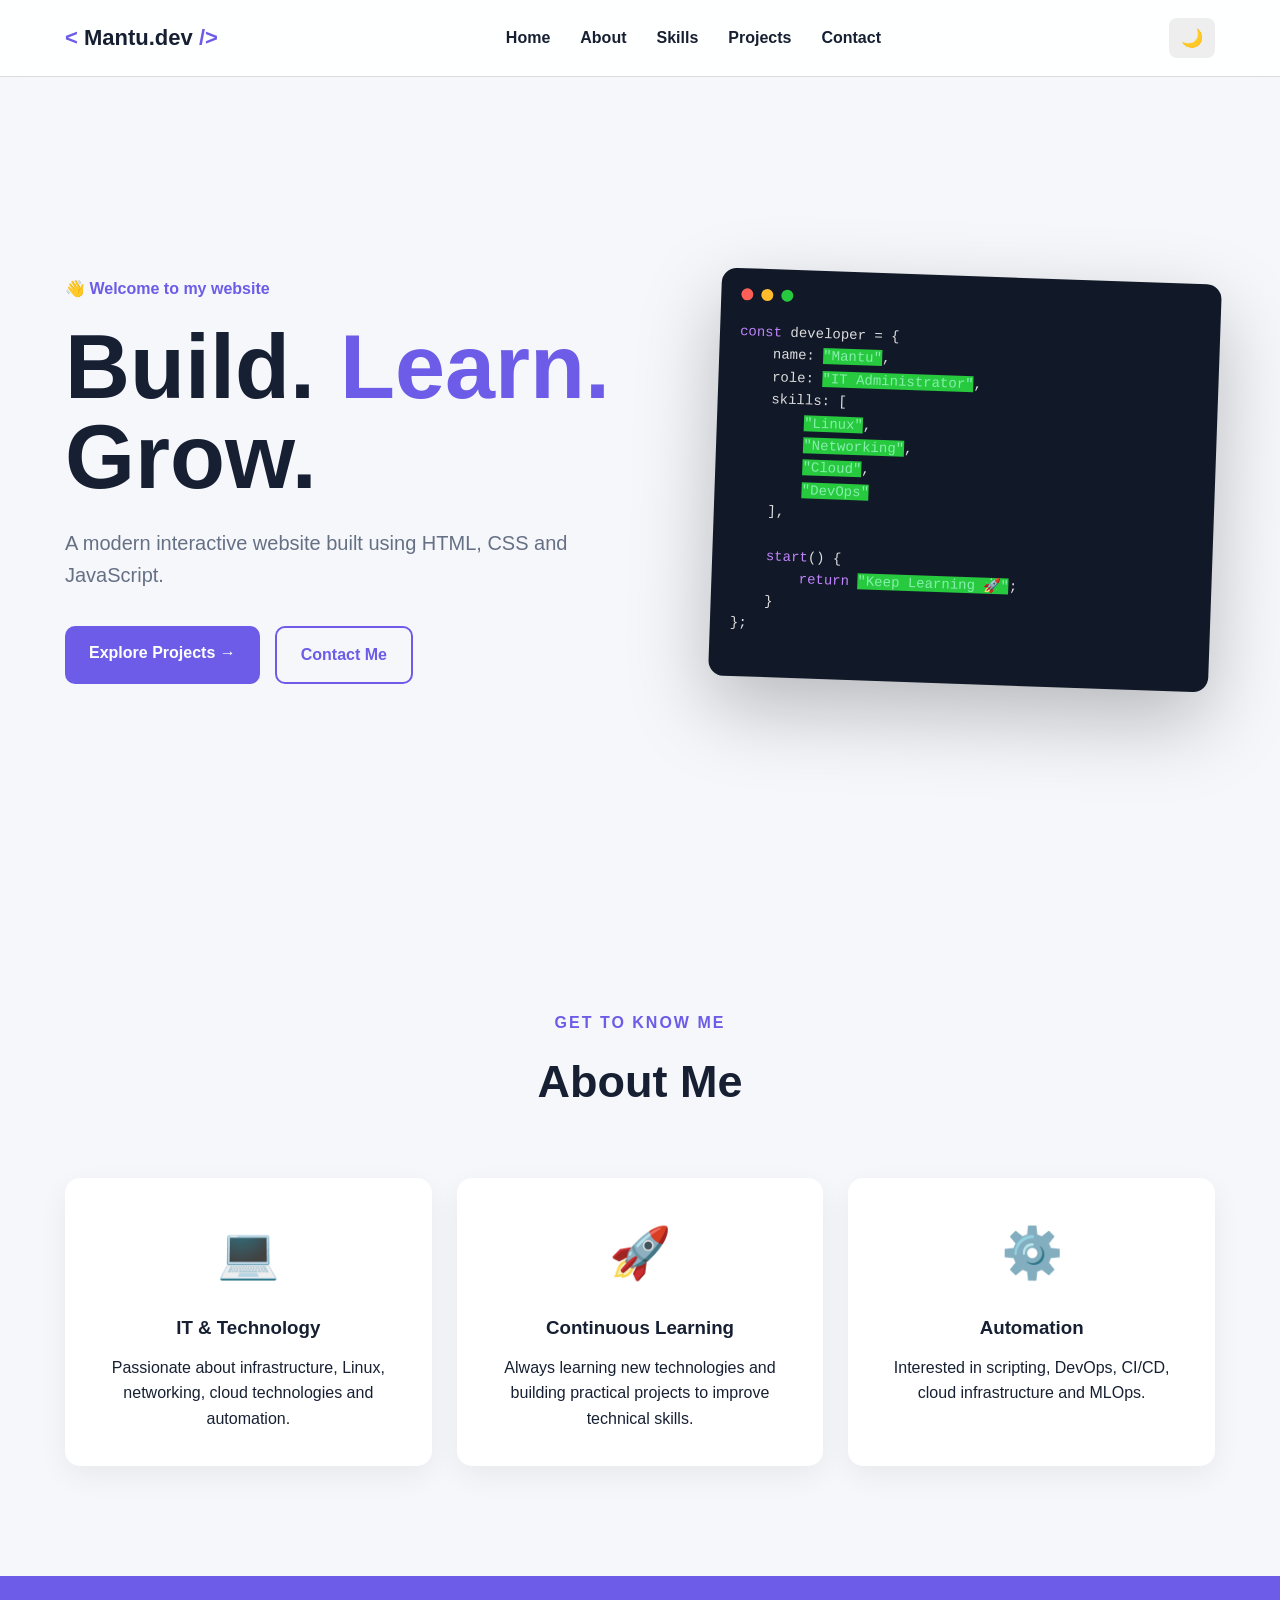
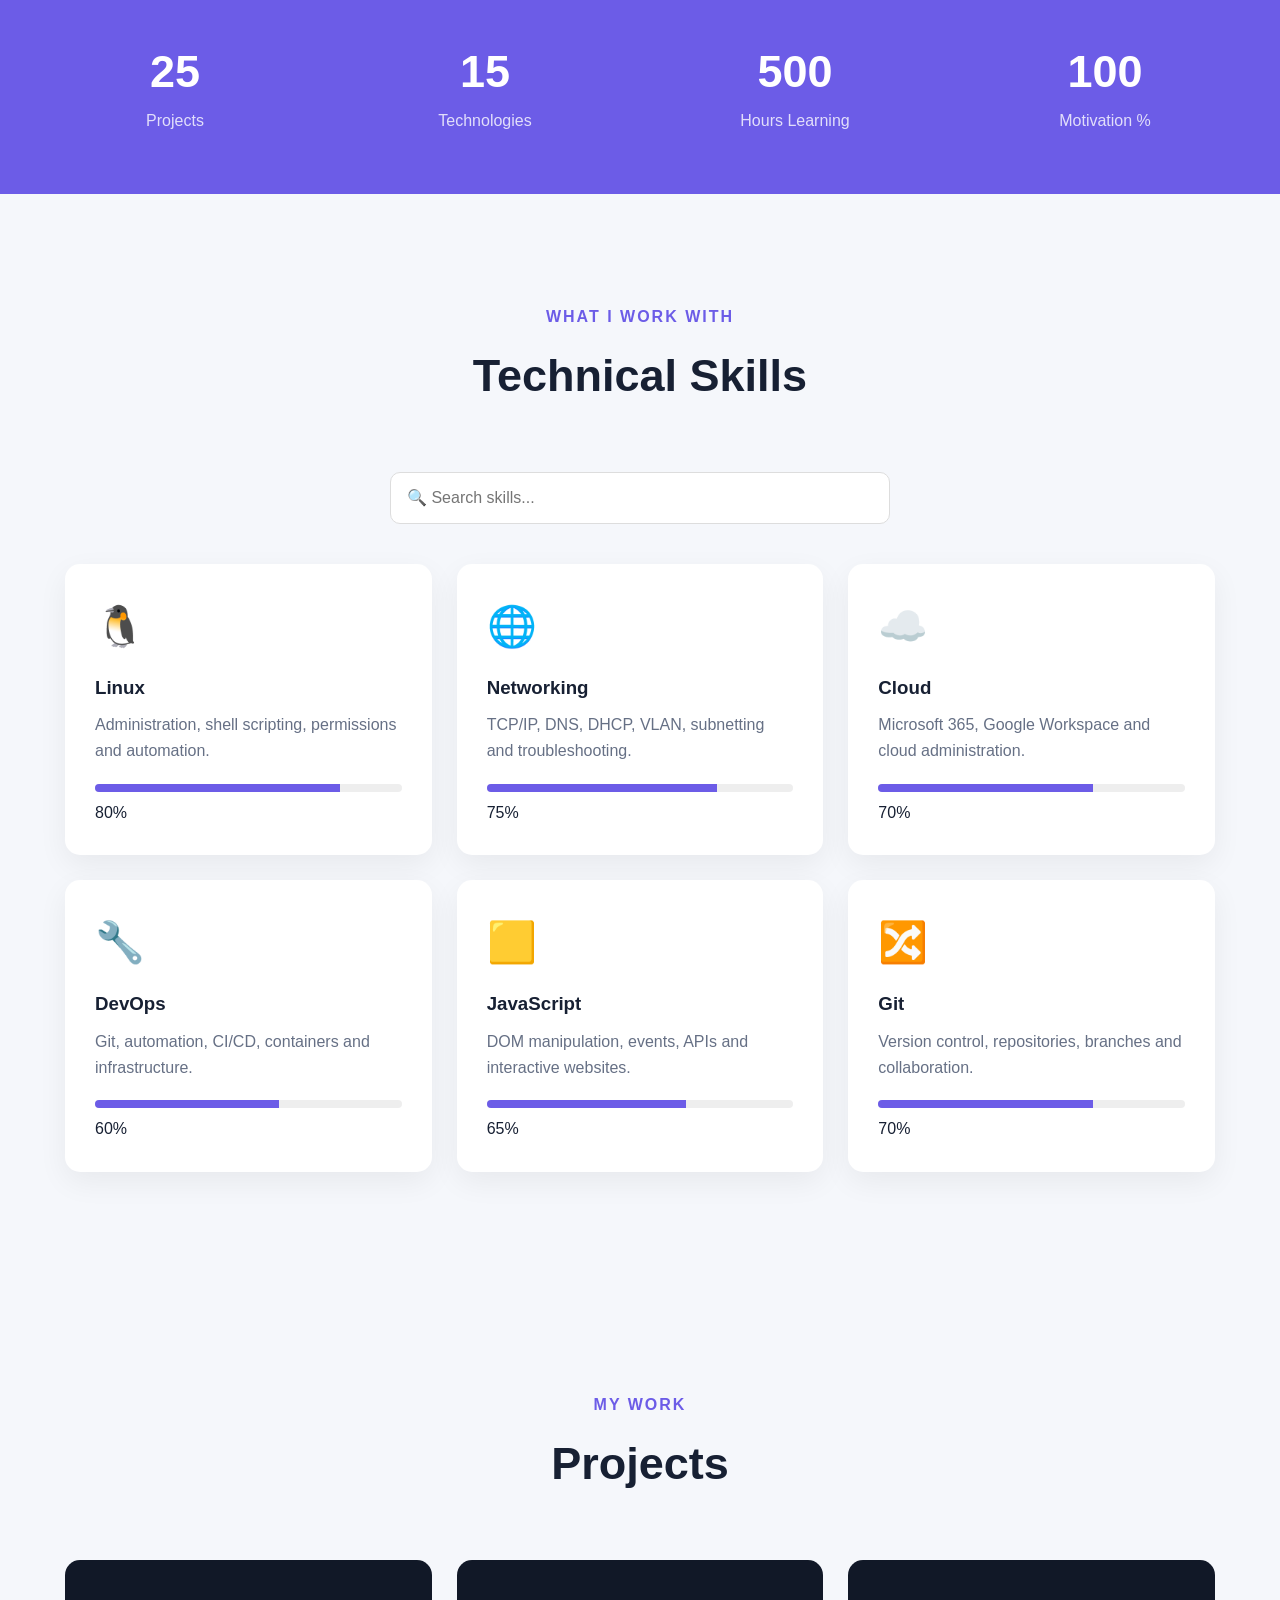
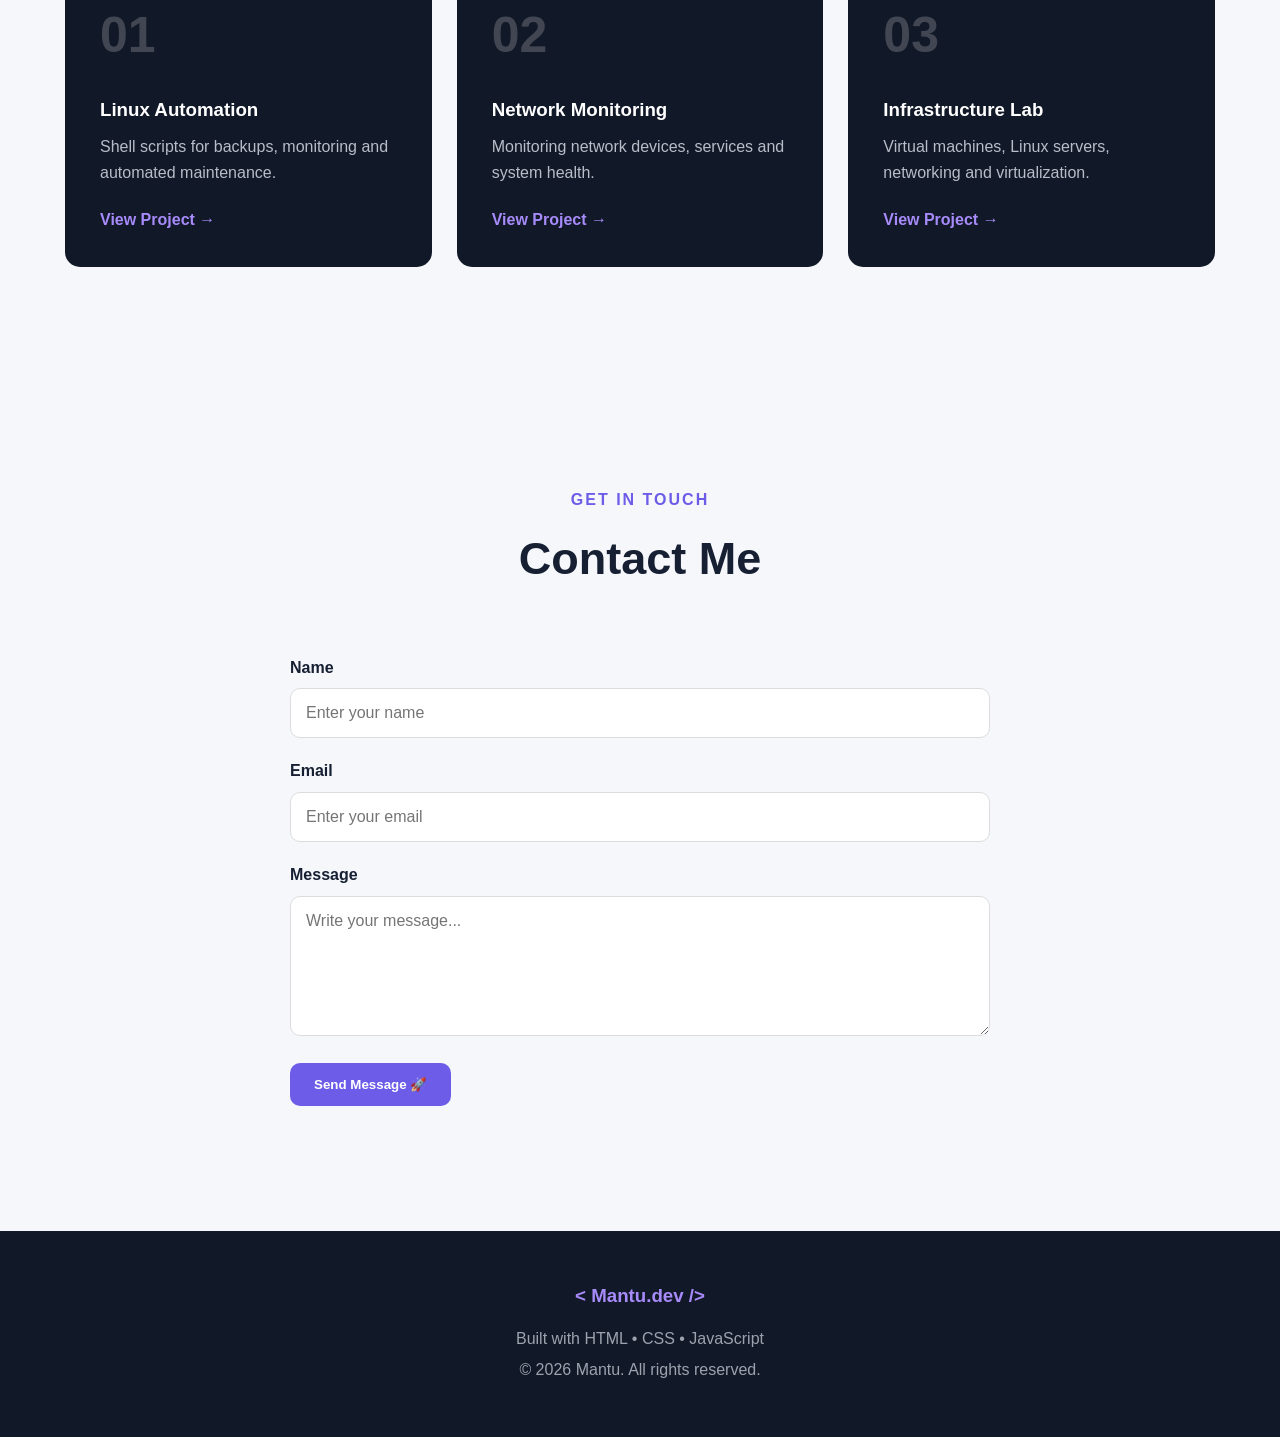
==== index.html @ 5256f160 "First Commit" ====
<!DOCTYPE html>
<html lang="en">
<head>
    <meta charset="UTF-8">
    <meta name="viewport" content="width=device-width, initial-scale=1.0">

    <title>My Interactive Website</title>

    <link rel="stylesheet" href="style.css">
</head>

<body>

    <!-- ================= HEADER ================= -->

    <header class="header">

        <nav class="navbar">

            <div class="logo">
                <span>&lt;</span> Mantu.dev <span>/&gt;</span>
            </div>

            <ul class="nav-links" id="navLinks">
                <li><a href="#home">Home</a></li>
                <li><a href="#about">About</a></li>
                <li><a href="#skills">Skills</a></li>
                <li><a href="#projects">Projects</a></li>
                <li><a href="#contact">Contact</a></li>
            </ul>

            <div class="nav-buttons">

                <button id="themeToggle" class="icon-btn">
                    🌙
                </button>

                <button id="menuToggle" class="menu-btn">
                    ☰
                </button>

            </div>

        </nav>

    </header>


    <!-- ================= HERO ================= -->

    <section id="home" class="hero">

        <div class="hero-content">

            <p class="welcome">
                👋 Welcome to my website
            </p>

            <h1>
                Build.
                <span>Learn.</span>
                Grow.
            </h1>

            <p class="hero-text">
                A modern interactive website built using
                HTML, CSS and JavaScript.
            </p>

            <div class="hero-buttons">

                <a href="#projects" class="btn primary">
                    Explore Projects →
                </a>

                <a href="#contact" class="btn secondary">
                    Contact Me
                </a>

            </div>

        </div>

        <div class="hero-card">

            <div class="code-window">

                <div class="window-top">
                    <span class="dot red"></span>
                    <span class="dot yellow"></span>
                    <span class="dot green"></span>
                </div>

                <pre>
<span class="purple">const</span> developer = {
    name: <span class="green">"Mantu"</span>,
    role: <span class="green">"IT Administrator"</span>,
    skills: [
        <span class="green">"Linux"</span>,
        <span class="green">"Networking"</span>,
        <span class="green">"Cloud"</span>,
        <span class="green">"DevOps"</span>
    ],

    <span class="purple">start</span>() {
        <span class="purple">return</span> <span class="green">"Keep Learning 🚀"</span>;
    }
};
                </pre>

            </div>

        </div>

    </section>


    <!-- ================= ABOUT ================= -->

    <section id="about" class="section">

        <div class="section-title">

            <p>GET TO KNOW ME</p>

            <h2>About Me</h2>

        </div>

        <div class="about-container">

            <div class="about-card">

                <div class="profile-icon">
                    💻
                </div>

                <h3>IT & Technology</h3>

                <p>
                    Passionate about infrastructure, Linux,
                    networking, cloud technologies and automation.
                </p>

            </div>


            <div class="about-card">

                <div class="profile-icon">
                    🚀
                </div>

                <h3>Continuous Learning</h3>

                <p>
                    Always learning new technologies and building
                    practical projects to improve technical skills.
                </p>

            </div>


            <div class="about-card">

                <div class="profile-icon">
                    ⚙️
                </div>

                <h3>Automation</h3>

                <p>
                    Interested in scripting, DevOps, CI/CD,
                    cloud infrastructure and MLOps.
                </p>

            </div>

        </div>

    </section>


    <!-- ================= STATS ================= -->

    <section class="stats-section">

        <div class="stat">

            <h2 data-target="25">0</h2>

            <p>Projects</p>

        </div>


        <div class="stat">

            <h2 data-target="15">0</h2>

            <p>Technologies</p>

        </div>


        <div class="stat">

            <h2 data-target="500">0</h2>

            <p>Hours Learning</p>

        </div>


        <div class="stat">

            <h2 data-target="100">0</h2>

            <p>Motivation %</p>

        </div>

    </section>


    <!-- ================= SKILLS ================= -->

    <section id="skills" class="section">

        <div class="section-title">

            <p>WHAT I WORK WITH</p>

            <h2>Technical Skills</h2>

        </div>


        <!-- Search -->

        <div class="search-container">

            <input
                type="text"
                id="skillSearch"
                placeholder="🔍 Search skills..."
            >

        </div>


        <div class="skills-container" id="skillsContainer">

            <div class="skill-card" data-name="Linux">

                <div class="skill-icon">
                    🐧
                </div>

                <h3>Linux</h3>

                <p>
                    Administration, shell scripting,
                    permissions and automation.
                </p>

                <div class="progress">

                    <div class="progress-bar" style="width: 80%">
                    </div>

                </div>

                <span>80%</span>

            </div>


            <div class="skill-card" data-name="Networking">

                <div class="skill-icon">
                    🌐
                </div>

                <h3>Networking</h3>

                <p>
                    TCP/IP, DNS, DHCP, VLAN,
                    subnetting and troubleshooting.
                </p>

                <div class="progress">

                    <div class="progress-bar" style="width: 75%">
                    </div>

                </div>

                <span>75%</span>

            </div>


            <div class="skill-card" data-name="Cloud">

                <div class="skill-icon">
                    ☁️
                </div>

                <h3>Cloud</h3>

                <p>
                    Microsoft 365, Google Workspace
                    and cloud administration.
                </p>

                <div class="progress">

                    <div class="progress-bar" style="width: 70%">
                    </div>

                </div>

                <span>70%</span>

            </div>


            <div class="skill-card" data-name="DevOps">

                <div class="skill-icon">
                    🔧
                </div>

                <h3>DevOps</h3>

                <p>
                    Git, automation, CI/CD,
                    containers and infrastructure.
                </p>

                <div class="progress">

                    <div class="progress-bar" style="width: 60%">
                    </div>

                </div>

                <span>60%</span>

            </div>


            <div class="skill-card" data-name="JavaScript">

                <div class="skill-icon">
                    🟨
                </div>

                <h3>JavaScript</h3>

                <p>
                    DOM manipulation, events,
                    APIs and interactive websites.
                </p>

                <div class="progress">

                    <div class="progress-bar" style="width: 65%">
                    </div>

                </div>

                <span>65%</span>

            </div>


            <div class="skill-card" data-name="Git">

                <div class="skill-icon">
                    🔀
                </div>

                <h3>Git</h3>

                <p>
                    Version control, repositories,
                    branches and collaboration.
                </p>

                <div class="progress">

                    <div class="progress-bar" style="width: 70%">
                    </div>

                </div>

                <span>70%</span>

            </div>

        </div>

    </section>


    <!-- ================= PROJECTS ================= -->

    <section id="projects" class="section projects-section">

        <div class="section-title">

            <p>MY WORK</p>

            <h2>Projects</h2>

        </div>


        <div class="projects-container">

            <div class="project-card">

                <span class="project-number">
                    01
                </span>

                <h3>Linux Automation</h3>

                <p>
                    Shell scripts for backups,
                    monitoring and automated maintenance.
                </p>

                <button class="project-btn"
                    onclick="showProject('Linux Automation')">
                    View Project →
                </button>

            </div>


            <div class="project-card">

                <span class="project-number">
                    02
                </span>

                <h3>Network Monitoring</h3>

                <p>
                    Monitoring network devices,
                    services and system health.
                </p>

                <button class="project-btn"
                    onclick="showProject('Network Monitoring')">
                    View Project →
                </button>

            </div>


            <div class="project-card">

                <span class="project-number">
                    03
                </span>

                <h3>Infrastructure Lab</h3>

                <p>
                    Virtual machines, Linux servers,
                    networking and virtualization.
                </p>

                <button class="project-btn"
                    onclick="showProject('Infrastructure Lab')">
                    View Project →
                </button>

            </div>

        </div>

    </section>


    <!-- ================= CONTACT ================= -->

    <section id="contact" class="section">

        <div class="section-title">

            <p>GET IN TOUCH</p>

            <h2>Contact Me</h2>

        </div>


        <form id="contactForm" class="contact-form">

            <div class="input-group">

                <label>Name</label>

                <input
                    type="text"
                    id="name"
                    placeholder="Enter your name"
                >

            </div>


            <div class="input-group">

                <label>Email</label>

                <input
                    type="email"
                    id="email"
                    placeholder="Enter your email"
                >

            </div>


            <div class="input-group">

                <label>Message</label>

                <textarea
                    id="message"
                    rows="6"
                    placeholder="Write your message..."
                ></textarea>

            </div>


            <button type="submit" class="btn primary">
                Send Message 🚀
            </button>

            <p id="formMessage"></p>

        </form>

    </section>


    <!-- ================= FOOTER ================= -->

    <footer>

        <div class="footer-content">

            <h3>&lt; Mantu.dev /&gt;</h3>

            <p>
                Built with HTML • CSS • JavaScript
            </p>

            <p>
                © 2026 Mantu. All rights reserved.
            </p>

        </div>

    </footer>


    <!-- SCROLL TO TOP -->

    <button id="scrollTop" class="scroll-top">
        ↑
    </button>


    <!-- PROJECT MODAL -->

    <div id="projectModal" class="modal">

        <div class="modal-content">

            <button
                class="close-modal"
                onclick="closeModal()">
                ×
            </button>

            <h2 id="modalTitle">
                Project
            </h2>

            <p id="modalText">
                Project information.
            </p>

        </div>

    </div>


    <script src="script.js"></script>

</body>
</html>
---- style.css ----
/* ===============================
   GLOBAL
================================ */

* {
    margin: 0;
    padding: 0;
    box-sizing: border-box;
}

html {
    scroll-behavior: smooth;
}

body {
    font-family: Arial, Helvetica, sans-serif;
    background: #f5f7fb;
    color: #172033;
    line-height: 1.6;
    transition: 0.3s;
}

a {
    text-decoration: none;
    color: inherit;
}


/* ===============================
   HEADER
================================ */

.header {
    position: fixed;
    top: 0;
    width: 100%;
    z-index: 1000;
    background: rgba(255,255,255,0.9);
    backdrop-filter: blur(12px);
    border-bottom: 1px solid #ddd;
}

.navbar {
    max-width: 1200px;
    margin: auto;

    display: flex;
    align-items: center;
    justify-content: space-between;

    padding: 18px 25px;
}

.logo {
    font-size: 22px;
    font-weight: bold;
}

.logo span {
    color: #6c5ce7;
}

.nav-links {
    display: flex;
    gap: 30px;
    list-style: none;
}

.nav-links a {
    font-weight: 600;
    transition: 0.3s;
}

.nav-links a:hover {
    color: #6c5ce7;
}

.nav-buttons {
    display: flex;
    gap: 10px;
}

.icon-btn,
.menu-btn {
    border: none;
    background: #eee;
    padding: 9px 12px;
    border-radius: 8px;
    cursor: pointer;
    font-size: 18px;
}

.menu-btn {
    display: none;
}


/* ===============================
   HERO
================================ */

.hero {
    min-height: 100vh;

    display: flex;
    align-items: center;
    justify-content: space-between;

    max-width: 1200px;
    margin: auto;

    padding: 140px 25px 80px;

    gap: 50px;
}

.hero-content {
    max-width: 600px;
}

.welcome {
    color: #6c5ce7;
    font-weight: bold;
    margin-bottom: 20px;
}

.hero h1 {
    font-size: clamp(50px, 8vw, 90px);
    line-height: 1;
    margin-bottom: 25px;
}

.hero h1 span {
    color: #6c5ce7;
}

.hero-text {
    font-size: 20px;
    color: #667085;
    margin-bottom: 35px;
}

.hero-buttons {
    display: flex;
    gap: 15px;
}

.btn {
    padding: 14px 24px;
    border-radius: 10px;
    font-weight: bold;
    border: none;
    cursor: pointer;
    display: inline-block;
    transition: 0.3s;
}

.btn:hover {
    transform: translateY(-3px);
}

.primary {
    background: #6c5ce7;
    color: white;
}

.secondary {
    border: 2px solid #6c5ce7;
    color: #6c5ce7;
}


/* ===============================
   CODE WINDOW
================================ */

.hero-card {
    width: 500px;
}

.code-window {
    background: #111827;
    border-radius: 15px;
    padding: 20px;

    box-shadow:
        0 30px 80px rgba(0,0,0,0.25);

    transform: rotate(2deg);
    transition: 0.4s;
}

.code-window:hover {
    transform: rotate(0deg) scale(1.03);
}

.window-top {
    display: flex;
    gap: 8px;
    margin-bottom: 20px;
}

.dot {
    width: 12px;
    height: 12px;
    border-radius: 50%;
}

.red {
    background: #ff5f56;
}

.yellow {
    background: #ffbd2e;
}

.green {
    background: #27c93f;
}

pre {
    color: #ddd;
    font-size: 14px;
    overflow-x: auto;
}

.purple {
    color: #c084fc;
}

.green {
    color: #86efac;
}


/* ===============================
   SECTION
================================ */

.section {
    max-width: 1200px;
    margin: auto;
    padding: 110px 25px;
}

.section-title {
    text-align: center;
    margin-bottom: 60px;
}

.section-title p {
    color: #6c5ce7;
    font-weight: bold;
    letter-spacing: 2px;
}

.section-title h2 {
    font-size: 45px;
    margin-top: 10px;
}


/* ===============================
   ABOUT
================================ */

.about-container {
    display: grid;
    grid-template-columns: repeat(3, 1fr);
    gap: 25px;
}

.about-card {
    background: white;
    padding: 35px;
    border-radius: 15px;
    text-align: center;

    box-shadow: 0 10px 30px rgba(0,0,0,0.06);

    transition: 0.3s;
}

.about-card:hover {
    transform: translateY(-10px);
}

.profile-icon {
    font-size: 50px;
    margin-bottom: 20px;
}

.about-card h3 {
    margin-bottom: 12px;
}


/* ===============================
   STATS
================================ */

.stats-section {
    background: #6c5ce7;
    color: white;

    display: grid;
    grid-template-columns: repeat(4, 1fr);

    text-align: center;

    padding: 60px 20px;
}

.stat h2 {
    font-size: 45px;
}

.stat p {
    opacity: 0.8;
}


/* ===============================
   SEARCH
================================ */

.search-container {
    max-width: 500px;
    margin: 0 auto 40px;
}

.search-container input {
    width: 100%;
    padding: 16px;

    border: 1px solid #ddd;
    border-radius: 10px;

    font-size: 16px;
    outline: none;
}


/* ===============================
   SKILLS
================================ */

.skills-container {
    display: grid;

    grid-template-columns:
        repeat(3, 1fr);

    gap: 25px;
}

.skill-card {
    background: white;
    padding: 30px;

    border-radius: 15px;

    box-shadow:
        0 10px 30px rgba(0,0,0,0.06);

    transition: 0.3s;
}

.skill-card:hover {
    transform: translateY(-8px);
}

.skill-icon {
    font-size: 40px;
    margin-bottom: 15px;
}

.skill-card h3 {
    margin-bottom: 10px;
}

.skill-card p {
    color: #667085;
    margin-bottom: 20px;
}

.progress {
    height: 8px;
    background: #eee;
    border-radius: 20px;
    overflow: hidden;
    margin-bottom: 8px;
}

.progress-bar {
    height: 100%;
    background: #6c5ce7;
}


/* ===============================
   PROJECTS
================================ */

.projects-section {
    max-width: 1200px;
}

.projects-container {
    display: grid;
    grid-template-columns: repeat(3, 1fr);
    gap: 25px;
}

.project-card {
    position: relative;

    background: #111827;
    color: white;

    padding: 35px;

    min-height: 300px;

    border-radius: 15px;

    overflow: hidden;

    transition: 0.3s;
}

.project-card:hover {
    transform: translateY(-10px);
}

.project-number {
    font-size: 50px;
    font-weight: bold;
    opacity: 0.2;
}

.project-card h3 {
    margin: 20px 0 10px;
}

.project-card p {
    color: #b7bdc9;
}

.project-btn {
    margin-top: 25px;

    border: none;
    background: none;

    color: #a78bfa;

    cursor: pointer;

    font-size: 16px;
    font-weight: bold;
}


/* ===============================
   CONTACT
================================ */

.contact-form {
    max-width: 700px;
    margin: auto;
}

.input-group {
    margin-bottom: 20px;
}

.input-group label {
    display: block;
    margin-bottom: 8px;
    font-weight: bold;
}

.input-group input,
.input-group textarea {
    width: 100%;

    padding: 15px;

    border: 1px solid #ddd;
    border-radius: 10px;

    font-size: 16px;

    font-family: inherit;

    outline: none;
}

.input-group input:focus,
.input-group textarea:focus {
    border-color: #6c5ce7;
}

#formMessage {
    margin-top: 15px;
    font-weight: bold;
}


/* ===============================
   FOOTER
================================ */

footer {
    background: #111827;
    color: white;
    text-align: center;
    padding: 50px 20px;
}

.footer-content h3 {
    color: #a78bfa;
    margin-bottom: 15px;
}

.footer-content p {
    color: #9ca3af;
    margin: 5px;
}


/* ===============================
   SCROLL TOP
================================ */

.scroll-top {
    position: fixed;

    right: 25px;
    bottom: 25px;

    width: 50px;
    height: 50px;

    border: none;
    border-radius: 50%;

    background: #6c5ce7;
    color: white;

    font-size: 25px;

    cursor: pointer;

    display: none;

    z-index: 100;
}


/* ===============================
   MODAL
================================ */

.modal {
    position: fixed;

    inset: 0;

    background: rgba(0,0,0,0.7);

    display: none;

    align-items: center;
    justify-content: center;

    z-index: 2000;
}

.modal-content {
    background: white;

    width: min(90%, 600px);

    padding: 40px;

    border-radius: 15px;

    position: relative;
}

.close-modal {
    position: absolute;

    top: 15px;
    right: 20px;

    border: none;
    background: none;

    font-size: 30px;

    cursor: pointer;
}


/* ===============================
   DARK MODE
================================ */

body.dark {
    background: #0b1120;
    color: #f5f7fb;
}

body.dark .header {
    background: rgba(11,17,32,0.9);
    border-color: #273244;
}

body.dark .about-card,
body.dark .skill-card {
    background: #111827;
    color: white;
}

body.dark .skill-card p,
body.dark .about-card p {
    color: #9ca3af;
}

body.dark .search-container input,
body.dark .input-group input,
body.dark .input-group textarea {
    background: #111827;
    color: white;
    border-color: #374151;
}

body.dark .modal-content {
    background: #111827;
    color: white;
}

body.dark .icon-btn,
body.dark .menu-btn {
    background: #1f2937;
    color: white;
}


/* ===============================
   RESPONSIVE
================================ */

@media (max-width: 900px) {

    .hero {
        flex-direction: column;
        text-align: center;
    }

    .hero-card {
        width: 100%;
    }

    .hero-buttons {
        justify-content: center;
    }

    .about-container,
    .skills-container,
    .projects-container {
        grid-template-columns: repeat(2, 1fr);
    }

}


@media (max-width: 650px) {

    .nav-links {
        position: absolute;

        top: 70px;
        left: 0;

        width: 100%;

        background: white;

        flex-direction: column;

        align-items: center;

        padding: 25px;

        display: none;
    }

    body.dark .nav-links {
        background: #111827;
    }

    .nav-links.active {
        display: flex;
    }

    .menu-btn {
        display: block;
    }

    .about-container,
    .skills-container,
    .projects-container {
        grid-template-columns: 1fr;
    }

    .stats-section {
        grid-template-columns: repeat(2, 1fr);
        gap: 30px;
    }

    .hero h1 {
        font-size: 55px;
    }

}
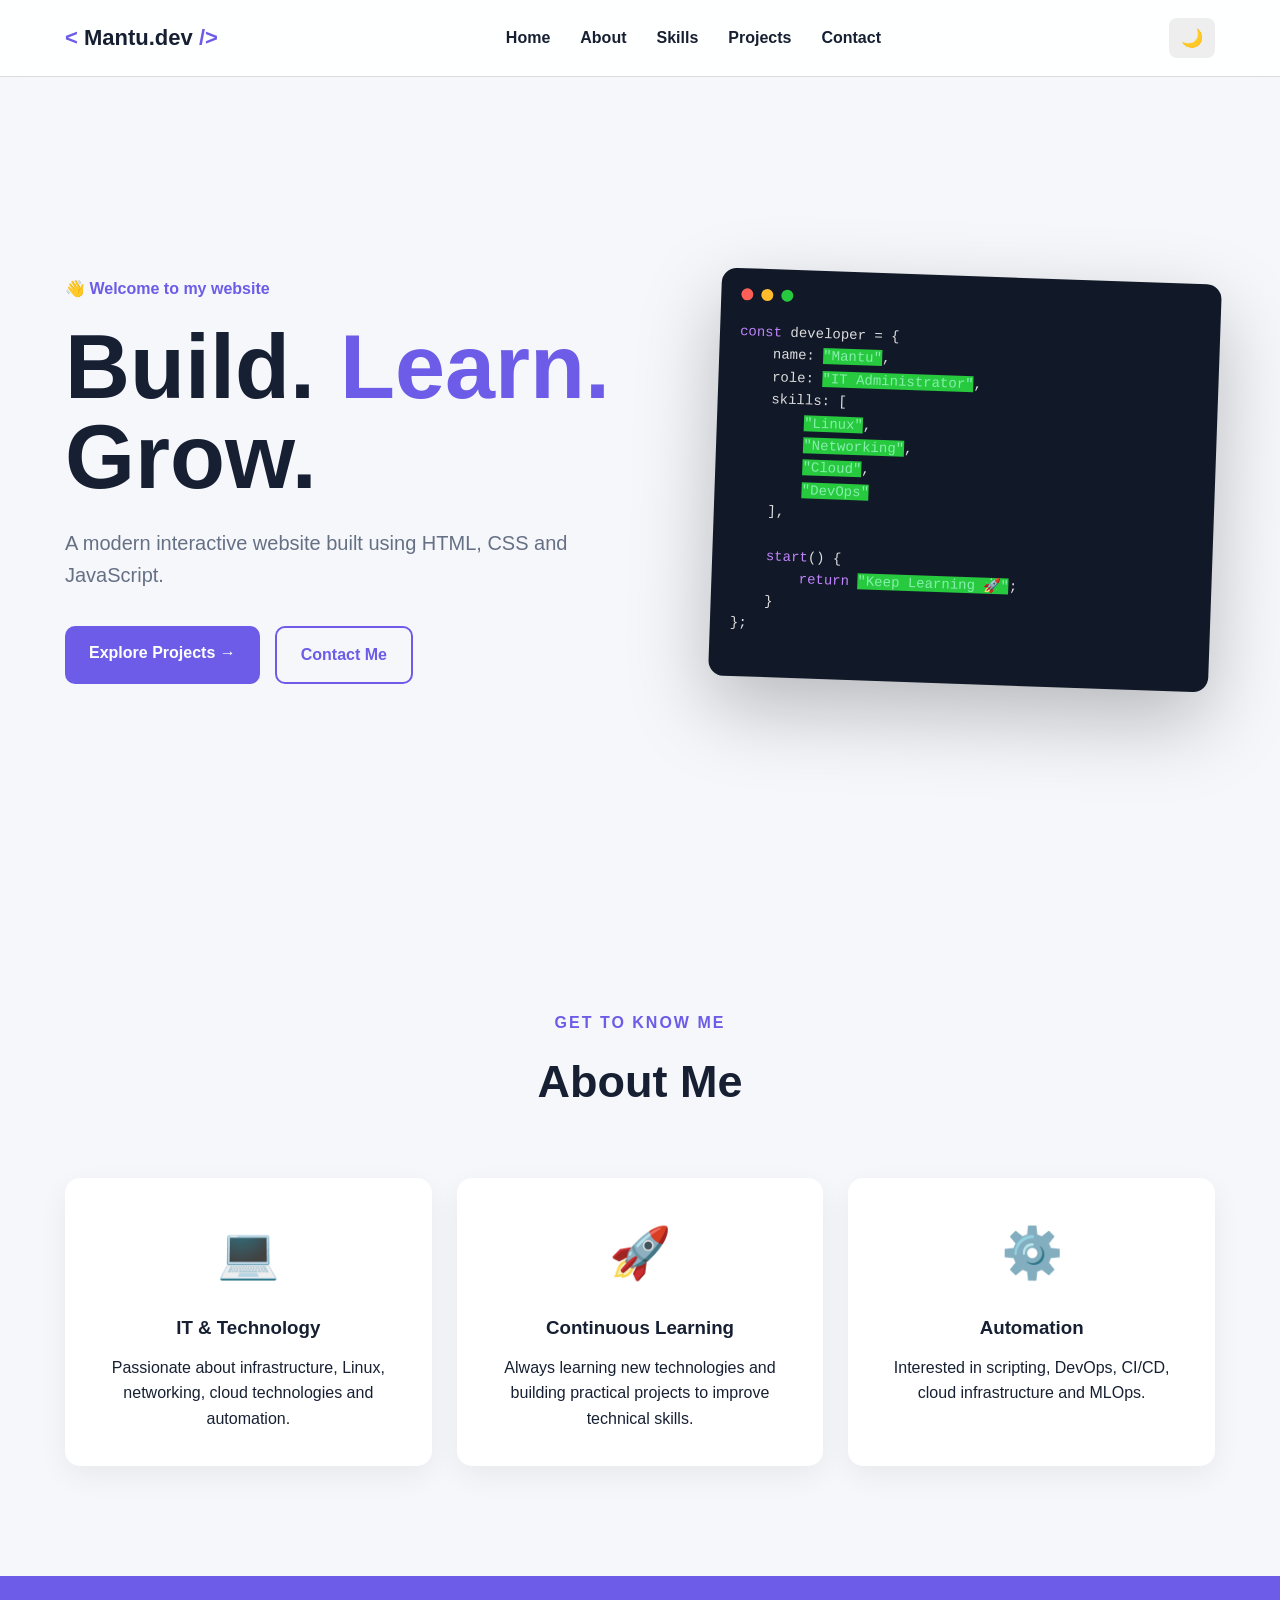
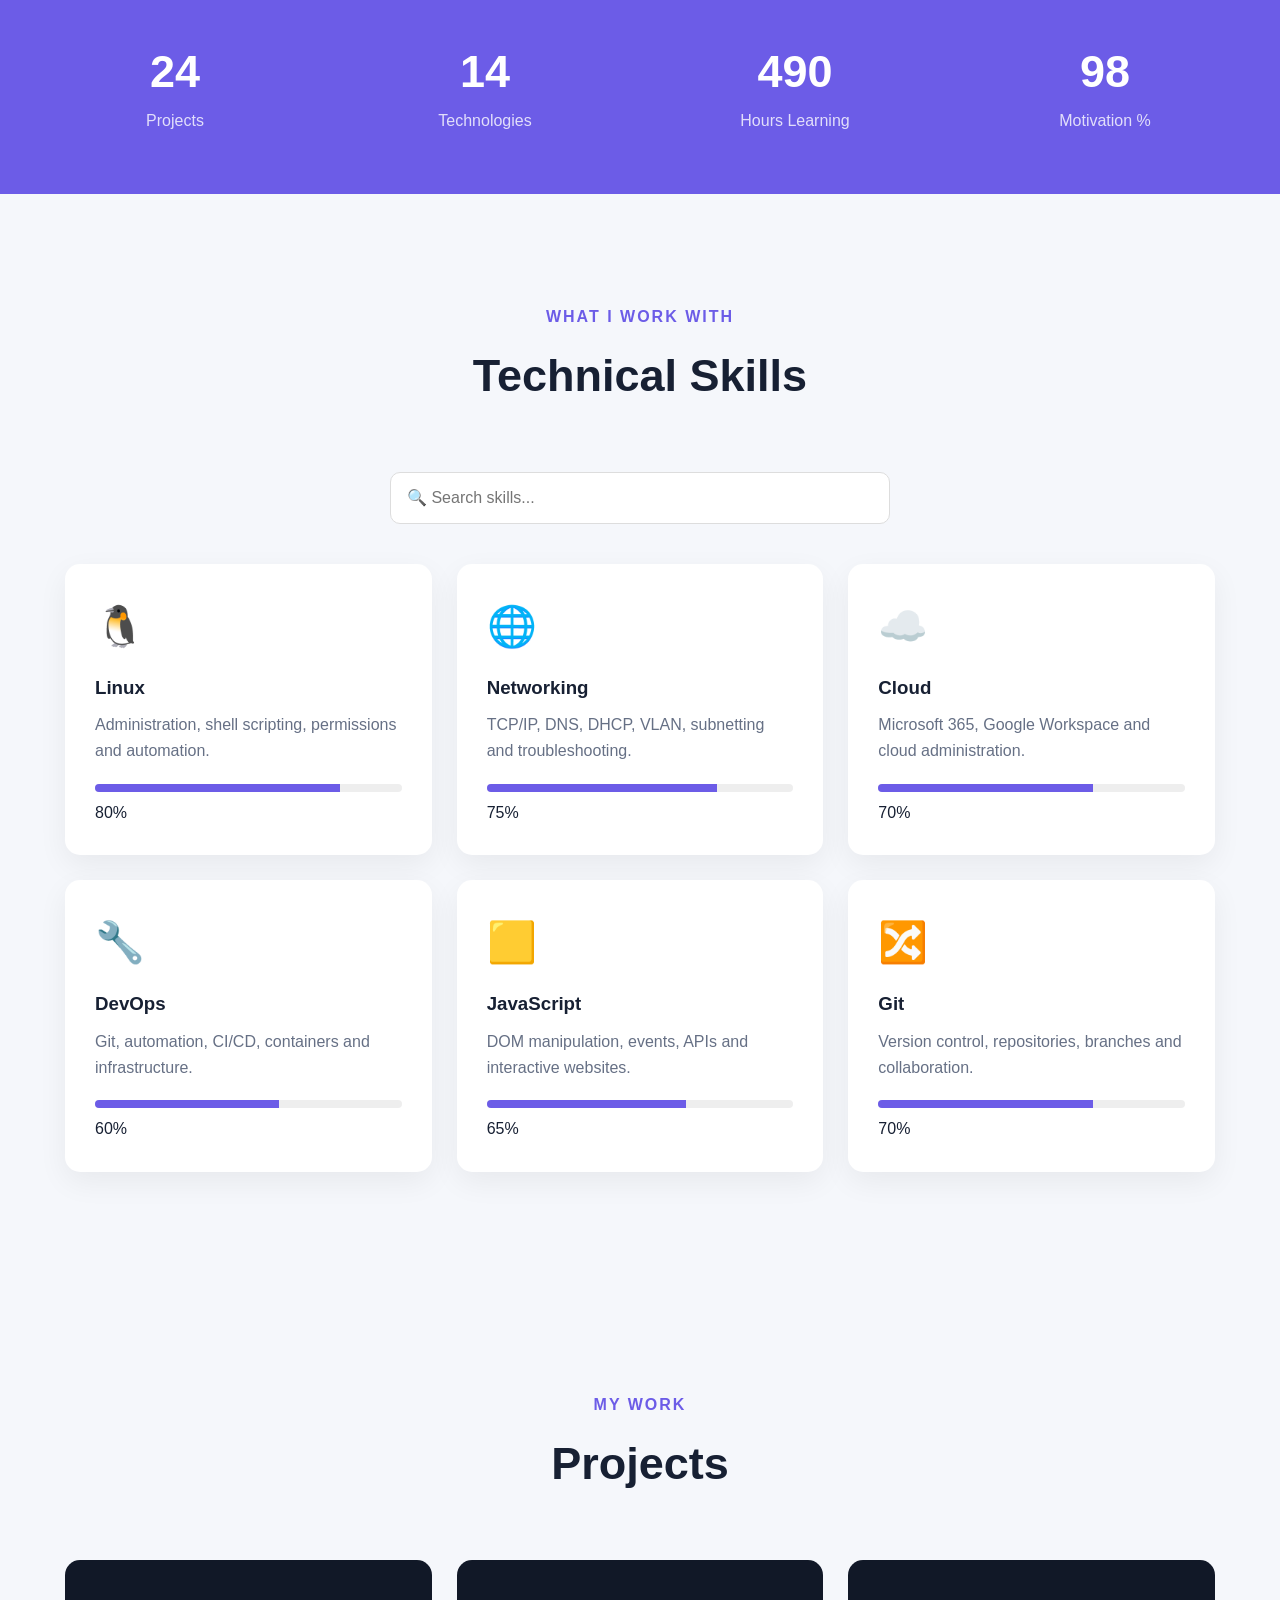
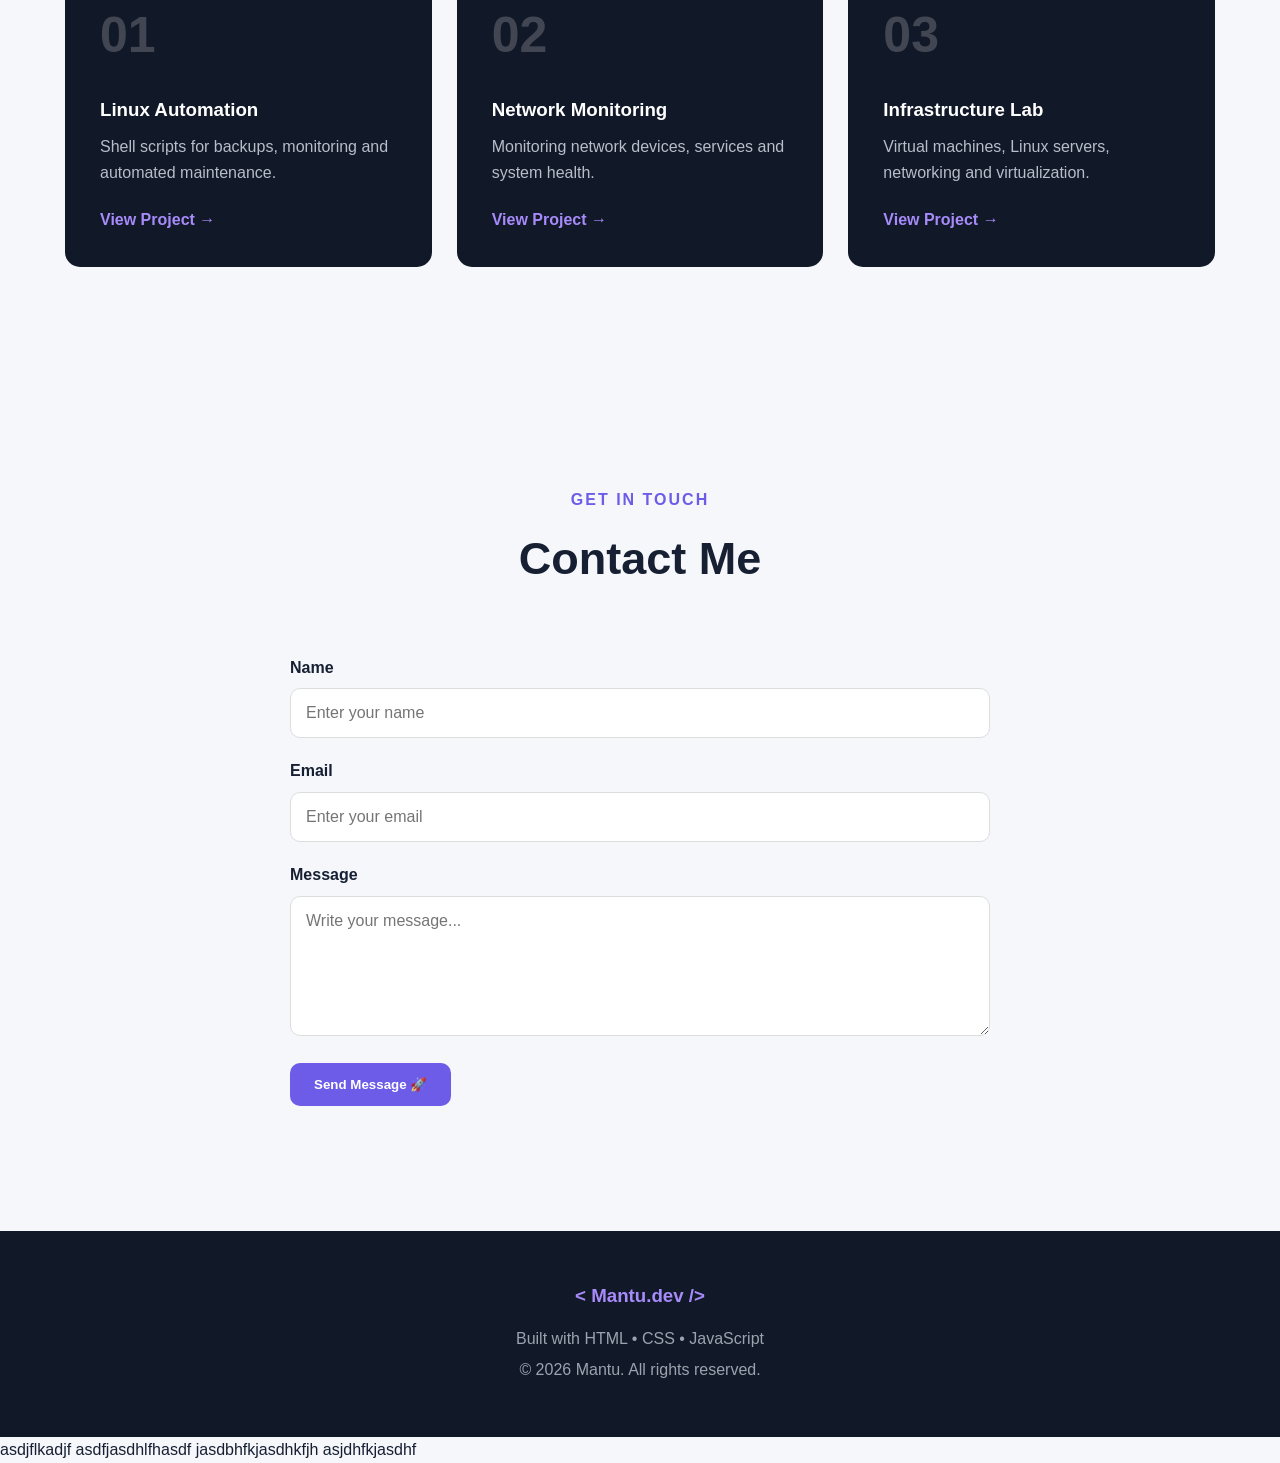
==== commit 46adc32b: "Third Commit" ====
--- a/index.html
+++ b/index.html
@@ -608,4 +608,10 @@
     <script src="script.js"></script>
 
 </body>
-</html>+</html>
+
+
+asdjflkadjf
+asdfjasdhlfhasdf
+jasdbhfkjasdhkfjh
+asjdhfkjasdhf
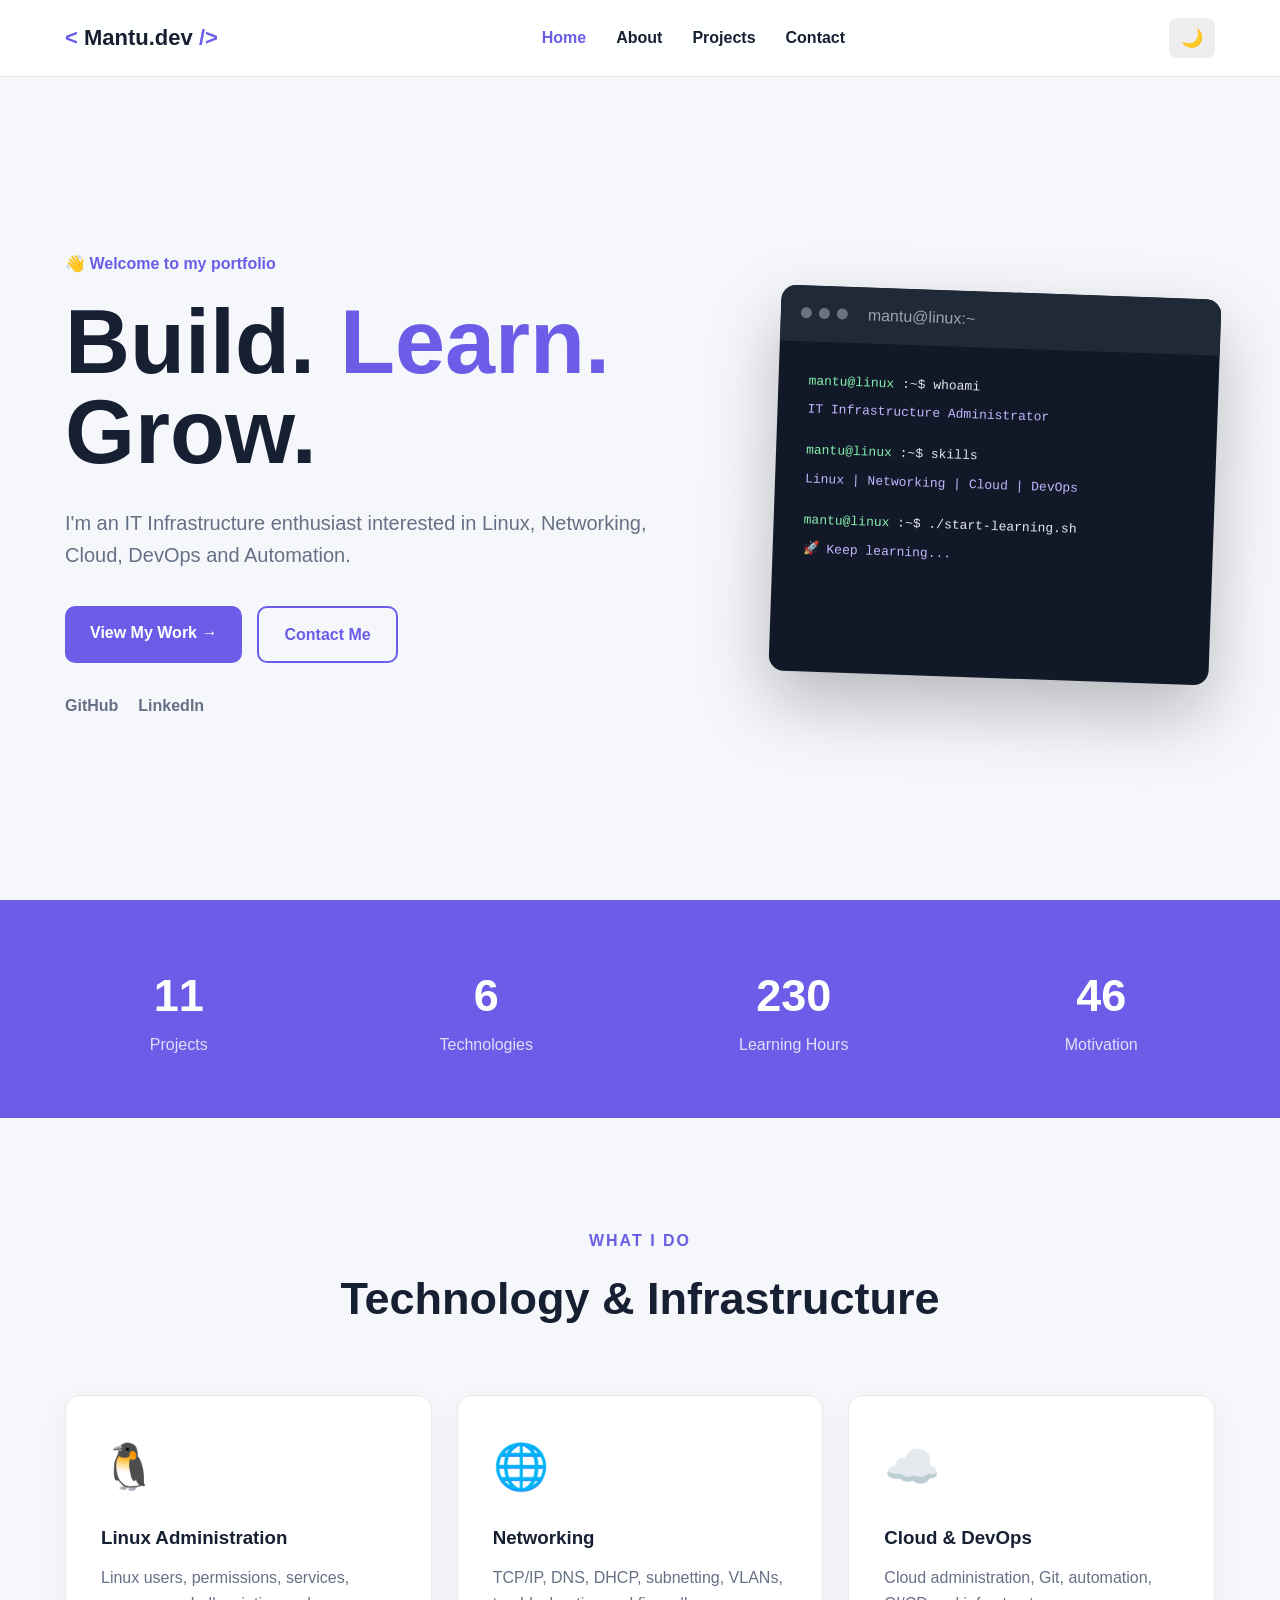
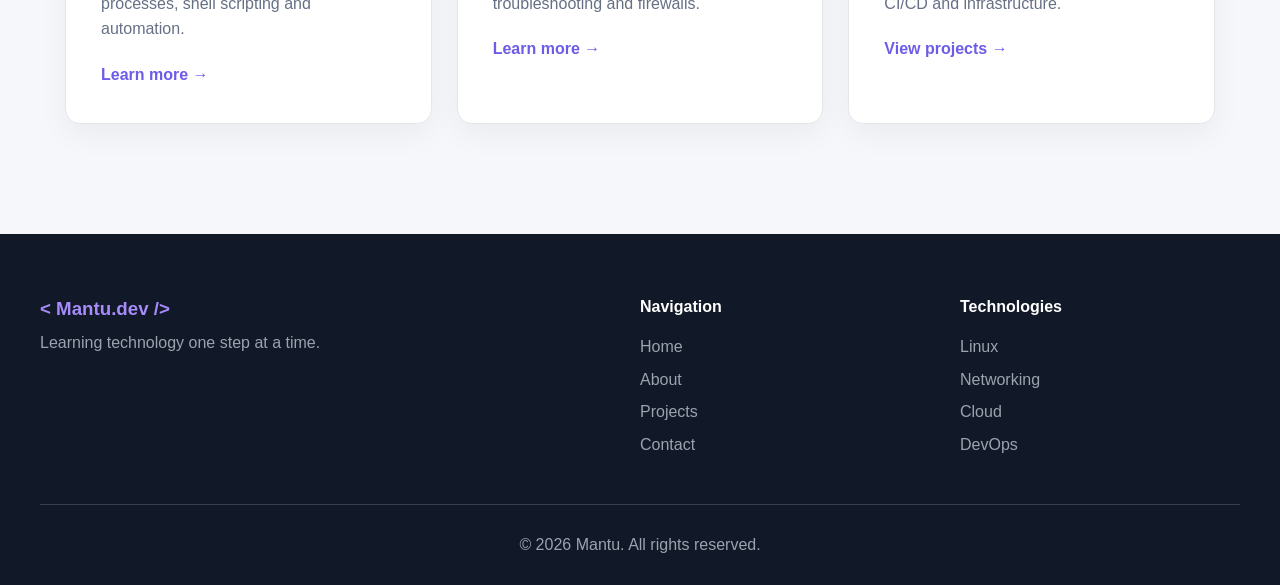
==== commit ef1bf34f: "Project Files changed" ====
--- a/index.html
+++ b/index.html
@@ -1,617 +1,382 @@
 <!DOCTYPE html>
 <html lang="en">
+
 <head>
+
     <meta charset="UTF-8">
-    <meta name="viewport" content="width=device-width, initial-scale=1.0">
-
-    <title>My Interactive Website</title>
-
-    <link rel="stylesheet" href="style.css">
+
+    <meta name="viewport"
+          content="width=device-width, initial-scale=1.0">
+
+    <meta name="description"
+          content="Mantu's personal portfolio website">
+
+    <title>Mantu | Portfolio</title>
+
+    <link rel="stylesheet" href="css/style.css">
+    <link rel="stylesheet" href="css/animations.css">
+    <link rel="stylesheet" href="css/responsive.css">
+
 </head>
 
 <body>
 
-    <!-- ================= HEADER ================= -->
-
-    <header class="header">
-
-        <nav class="navbar">
-
-            <div class="logo">
-                <span>&lt;</span> Mantu.dev <span>/&gt;</span>
-            </div>
-
-            <ul class="nav-links" id="navLinks">
-                <li><a href="#home">Home</a></li>
-                <li><a href="#about">About</a></li>
-                <li><a href="#skills">Skills</a></li>
-                <li><a href="#projects">Projects</a></li>
-                <li><a href="#contact">Contact</a></li>
-            </ul>
-
-            <div class="nav-buttons">
-
-                <button id="themeToggle" class="icon-btn">
-                    🌙
-                </button>
-
-                <button id="menuToggle" class="menu-btn">
-                    ☰
-                </button>
-
-            </div>
-
-        </nav>
-
-    </header>
-
-
-    <!-- ================= HERO ================= -->
-
-    <section id="home" class="hero">
-
-        <div class="hero-content">
-
-            <p class="welcome">
-                👋 Welcome to my website
+<!-- ================= NAVBAR ================= -->
+
+<header class="header">
+
+    <nav class="navbar">
+
+        <a href="index.html" class="logo">
+            <span>&lt;</span> Mantu.dev <span>/&gt;</span>
+        </a>
+
+        <ul class="nav-links" id="navLinks">
+
+            <li>
+                <a href="index.html" class="active">Home</a>
+            </li>
+
+            <li>
+                <a href="about.html">About</a>
+            </li>
+
+            <li>
+                <a href="projects.html">Projects</a>
+            </li>
+
+            <li>
+                <a href="contact.html">Contact</a>
+            </li>
+
+        </ul>
+
+        <div class="nav-actions">
+
+            <button id="themeToggle"
+                    class="icon-button">
+                🌙
+            </button>
+
+            <button id="menuToggle"
+                    class="menu-button">
+                ☰
+            </button>
+
+        </div>
+
+    </nav>
+
+</header>
+
+
+<!-- ================= HERO ================= -->
+
+<main>
+
+<section class="hero">
+
+    <div class="hero-content reveal">
+
+        <p class="hero-label">
+            👋 Welcome to my portfolio
+        </p>
+
+        <h1>
+            Build.
+            <span>Learn.</span>
+            Grow.
+        </h1>
+
+        <p class="hero-description">
+
+            I'm an IT Infrastructure enthusiast interested in
+            Linux, Networking, Cloud, DevOps and Automation.
+
+        </p>
+
+        <div class="hero-buttons">
+
+            <a href="projects.html"
+               class="btn primary-btn">
+
+                View My Work →
+
+            </a>
+
+            <a href="contact.html"
+               class="btn secondary-btn">
+
+                Contact Me
+
+            </a>
+
+        </div>
+
+        <div class="social-links">
+
+            <a href="#" aria-label="GitHub">
+                GitHub
+            </a>
+
+            <a href="#" aria-label="LinkedIn">
+                LinkedIn
+            </a>
+
+        </div>
+
+    </div>
+
+
+    <!-- CODE CARD -->
+
+    <div class="hero-visual reveal">
+
+        <div class="terminal">
+
+            <div class="terminal-header">
+
+                <div class="terminal-dots">
+
+                    <span></span>
+                    <span></span>
+                    <span></span>
+
+                </div>
+
+                <p>mantu@linux:~</p>
+
+            </div>
+
+            <div class="terminal-body">
+
+                <p>
+                    <span class="terminal-green">
+                        mantu@linux
+                    </span>:~$
+                    whoami
+                </p>
+
+                <p class="terminal-output">
+                    IT Infrastructure Administrator
+                </p>
+
+                <p>
+                    <span class="terminal-green">
+                        mantu@linux
+                    </span>:~$
+                    skills
+                </p>
+
+                <p class="terminal-output">
+                    Linux | Networking | Cloud | DevOps
+                </p>
+
+                <p>
+                    <span class="terminal-green">
+                        mantu@linux
+                    </span>:~$
+                    ./start-learning.sh
+                </p>
+
+                <p class="terminal-output">
+                    🚀 Keep learning...
+                </p>
+
+            </div>
+
+        </div>
+
+    </div>
+
+</section>
+
+
+<!-- ================= STATS ================= -->
+
+<section class="stats">
+
+    <div class="stat-item">
+
+        <h2 data-target="25">0</h2>
+
+        <p>Projects</p>
+
+    </div>
+
+    <div class="stat-item">
+
+        <h2 data-target="15">0</h2>
+
+        <p>Technologies</p>
+
+    </div>
+
+    <div class="stat-item">
+
+        <h2 data-target="500">0</h2>
+
+        <p>Learning Hours</p>
+
+    </div>
+
+    <div class="stat-item">
+
+        <h2 data-target="100">0</h2>
+
+        <p>Motivation</p>
+
+    </div>
+
+</section>
+
+
+<!-- ================= QUICK INTRO ================= -->
+
+<section class="section">
+
+    <div class="section-heading reveal">
+
+        <p>WHAT I DO</p>
+
+        <h2>Technology & Infrastructure</h2>
+
+    </div>
+
+
+    <div class="feature-grid">
+
+        <article class="feature-card reveal">
+
+            <div class="feature-icon">
+                🐧
+            </div>
+
+            <h3>Linux Administration</h3>
+
+            <p>
+                Linux users, permissions, services,
+                processes, shell scripting and automation.
             </p>
 
-            <h1>
-                Build.
-                <span>Learn.</span>
-                Grow.
-            </h1>
-
-            <p class="hero-text">
-                A modern interactive website built using
-                HTML, CSS and JavaScript.
+            <a href="about.html">
+                Learn more →
+            </a>
+
+        </article>
+
+
+        <article class="feature-card reveal">
+
+            <div class="feature-icon">
+                🌐
+            </div>
+
+            <h3>Networking</h3>
+
+            <p>
+                TCP/IP, DNS, DHCP, subnetting,
+                VLANs, troubleshooting and firewalls.
             </p>
 
-            <div class="hero-buttons">
-
-                <a href="#projects" class="btn primary">
-                    Explore Projects →
-                </a>
-
-                <a href="#contact" class="btn secondary">
-                    Contact Me
-                </a>
-
-            </div>
-
-        </div>
-
-        <div class="hero-card">
-
-            <div class="code-window">
-
-                <div class="window-top">
-                    <span class="dot red"></span>
-                    <span class="dot yellow"></span>
-                    <span class="dot green"></span>
-                </div>
-
-                <pre>
-<span class="purple">const</span> developer = {
-    name: <span class="green">"Mantu"</span>,
-    role: <span class="green">"IT Administrator"</span>,
-    skills: [
-        <span class="green">"Linux"</span>,
-        <span class="green">"Networking"</span>,
-        <span class="green">"Cloud"</span>,
-        <span class="green">"DevOps"</span>
-    ],
-
-    <span class="purple">start</span>() {
-        <span class="purple">return</span> <span class="green">"Keep Learning 🚀"</span>;
-    }
-};
-                </pre>
-
-            </div>
-
-        </div>
-
-    </section>
-
-
-    <!-- ================= ABOUT ================= -->
-
-    <section id="about" class="section">
-
-        <div class="section-title">
-
-            <p>GET TO KNOW ME</p>
-
-            <h2>About Me</h2>
-
-        </div>
-
-        <div class="about-container">
-
-            <div class="about-card">
-
-                <div class="profile-icon">
-                    💻
-                </div>
-
-                <h3>IT & Technology</h3>
-
-                <p>
-                    Passionate about infrastructure, Linux,
-                    networking, cloud technologies and automation.
-                </p>
-
-            </div>
-
-
-            <div class="about-card">
-
-                <div class="profile-icon">
-                    🚀
-                </div>
-
-                <h3>Continuous Learning</h3>
-
-                <p>
-                    Always learning new technologies and building
-                    practical projects to improve technical skills.
-                </p>
-
-            </div>
-
-
-            <div class="about-card">
-
-                <div class="profile-icon">
-                    ⚙️
-                </div>
-
-                <h3>Automation</h3>
-
-                <p>
-                    Interested in scripting, DevOps, CI/CD,
-                    cloud infrastructure and MLOps.
-                </p>
-
-            </div>
-
-        </div>
-
-    </section>
-
-
-    <!-- ================= STATS ================= -->
-
-    <section class="stats-section">
-
-        <div class="stat">
-
-            <h2 data-target="25">0</h2>
-
-            <p>Projects</p>
-
-        </div>
-
-
-        <div class="stat">
-
-            <h2 data-target="15">0</h2>
-
-            <p>Technologies</p>
-
-        </div>
-
-
-        <div class="stat">
-
-            <h2 data-target="500">0</h2>
-
-            <p>Hours Learning</p>
-
-        </div>
-
-
-        <div class="stat">
-
-            <h2 data-target="100">0</h2>
-
-            <p>Motivation %</p>
-
-        </div>
-
-    </section>
-
-
-    <!-- ================= SKILLS ================= -->
-
-    <section id="skills" class="section">
-
-        <div class="section-title">
-
-            <p>WHAT I WORK WITH</p>
-
-            <h2>Technical Skills</h2>
-
-        </div>
-
-
-        <!-- Search -->
-
-        <div class="search-container">
-
-            <input
-                type="text"
-                id="skillSearch"
-                placeholder="🔍 Search skills..."
-            >
-
-        </div>
-
-
-        <div class="skills-container" id="skillsContainer">
-
-            <div class="skill-card" data-name="Linux">
-
-                <div class="skill-icon">
-                    🐧
-                </div>
-
-                <h3>Linux</h3>
-
-                <p>
-                    Administration, shell scripting,
-                    permissions and automation.
-                </p>
-
-                <div class="progress">
-
-                    <div class="progress-bar" style="width: 80%">
-                    </div>
-
-                </div>
-
-                <span>80%</span>
-
-            </div>
-
-
-            <div class="skill-card" data-name="Networking">
-
-                <div class="skill-icon">
-                    🌐
-                </div>
-
-                <h3>Networking</h3>
-
-                <p>
-                    TCP/IP, DNS, DHCP, VLAN,
-                    subnetting and troubleshooting.
-                </p>
-
-                <div class="progress">
-
-                    <div class="progress-bar" style="width: 75%">
-                    </div>
-
-                </div>
-
-                <span>75%</span>
-
-            </div>
-
-
-            <div class="skill-card" data-name="Cloud">
-
-                <div class="skill-icon">
-                    ☁️
-                </div>
-
-                <h3>Cloud</h3>
-
-                <p>
-                    Microsoft 365, Google Workspace
-                    and cloud administration.
-                </p>
-
-                <div class="progress">
-
-                    <div class="progress-bar" style="width: 70%">
-                    </div>
-
-                </div>
-
-                <span>70%</span>
-
-            </div>
-
-
-            <div class="skill-card" data-name="DevOps">
-
-                <div class="skill-icon">
-                    🔧
-                </div>
-
-                <h3>DevOps</h3>
-
-                <p>
-                    Git, automation, CI/CD,
-                    containers and infrastructure.
-                </p>
-
-                <div class="progress">
-
-                    <div class="progress-bar" style="width: 60%">
-                    </div>
-
-                </div>
-
-                <span>60%</span>
-
-            </div>
-
-
-            <div class="skill-card" data-name="JavaScript">
-
-                <div class="skill-icon">
-                    🟨
-                </div>
-
-                <h3>JavaScript</h3>
-
-                <p>
-                    DOM manipulation, events,
-                    APIs and interactive websites.
-                </p>
-
-                <div class="progress">
-
-                    <div class="progress-bar" style="width: 65%">
-                    </div>
-
-                </div>
-
-                <span>65%</span>
-
-            </div>
-
-
-            <div class="skill-card" data-name="Git">
-
-                <div class="skill-icon">
-                    🔀
-                </div>
-
-                <h3>Git</h3>
-
-                <p>
-                    Version control, repositories,
-                    branches and collaboration.
-                </p>
-
-                <div class="progress">
-
-                    <div class="progress-bar" style="width: 70%">
-                    </div>
-
-                </div>
-
-                <span>70%</span>
-
-            </div>
-
-        </div>
-
-    </section>
-
-
-    <!-- ================= PROJECTS ================= -->
-
-    <section id="projects" class="section projects-section">
-
-        <div class="section-title">
-
-            <p>MY WORK</p>
-
-            <h2>Projects</h2>
-
-        </div>
-
-
-        <div class="projects-container">
-
-            <div class="project-card">
-
-                <span class="project-number">
-                    01
-                </span>
-
-                <h3>Linux Automation</h3>
-
-                <p>
-                    Shell scripts for backups,
-                    monitoring and automated maintenance.
-                </p>
-
-                <button class="project-btn"
-                    onclick="showProject('Linux Automation')">
-                    View Project →
-                </button>
-
-            </div>
-
-
-            <div class="project-card">
-
-                <span class="project-number">
-                    02
-                </span>
-
-                <h3>Network Monitoring</h3>
-
-                <p>
-                    Monitoring network devices,
-                    services and system health.
-                </p>
-
-                <button class="project-btn"
-                    onclick="showProject('Network Monitoring')">
-                    View Project →
-                </button>
-
-            </div>
-
-
-            <div class="project-card">
-
-                <span class="project-number">
-                    03
-                </span>
-
-                <h3>Infrastructure Lab</h3>
-
-                <p>
-                    Virtual machines, Linux servers,
-                    networking and virtualization.
-                </p>
-
-                <button class="project-btn"
-                    onclick="showProject('Infrastructure Lab')">
-                    View Project →
-                </button>
-
-            </div>
-
-        </div>
-
-    </section>
-
-
-    <!-- ================= CONTACT ================= -->
-
-    <section id="contact" class="section">
-
-        <div class="section-title">
-
-            <p>GET IN TOUCH</p>
-
-            <h2>Contact Me</h2>
-
-        </div>
-
-
-        <form id="contactForm" class="contact-form">
-
-            <div class="input-group">
-
-                <label>Name</label>
-
-                <input
-                    type="text"
-                    id="name"
-                    placeholder="Enter your name"
-                >
-
-            </div>
-
-
-            <div class="input-group">
-
-                <label>Email</label>
-
-                <input
-                    type="email"
-                    id="email"
-                    placeholder="Enter your email"
-                >
-
-            </div>
-
-
-            <div class="input-group">
-
-                <label>Message</label>
-
-                <textarea
-                    id="message"
-                    rows="6"
-                    placeholder="Write your message..."
-                ></textarea>
-
-            </div>
-
-
-            <button type="submit" class="btn primary">
-                Send Message 🚀
-            </button>
-
-            <p id="formMessage"></p>
-
-        </form>
-
-    </section>
-
-
-    <!-- ================= FOOTER ================= -->
-
-    <footer>
-
-        <div class="footer-content">
-
-            <h3>&lt; Mantu.dev /&gt;</h3>
+            <a href="about.html">
+                Learn more →
+            </a>
+
+        </article>
+
+
+        <article class="feature-card reveal">
+
+            <div class="feature-icon">
+                ☁️
+            </div>
+
+            <h3>Cloud & DevOps</h3>
 
             <p>
-                Built with HTML • CSS • JavaScript
+                Cloud administration, Git,
+                automation, CI/CD and infrastructure.
             </p>
 
+            <a href="projects.html">
+                View projects →
+            </a>
+
+        </article>
+
+    </div>
+
+</section>
+
+</main>
+
+
+<!-- ================= FOOTER ================= -->
+
+<footer class="footer">
+
+    <div class="footer-container">
+
+        <div>
+
+            <h3>
+                &lt; Mantu.dev /&gt;
+            </h3>
+
             <p>
-                © 2026 Mantu. All rights reserved.
+                Learning technology one step at a time.
             </p>
 
         </div>
 
-    </footer>
-
-
-    <!-- SCROLL TO TOP -->
-
-    <button id="scrollTop" class="scroll-top">
-        ↑
-    </button>
-
-
-    <!-- PROJECT MODAL -->
-
-    <div id="projectModal" class="modal">
-
-        <div class="modal-content">
-
-            <button
-                class="close-modal"
-                onclick="closeModal()">
-                ×
-            </button>
-
-            <h2 id="modalTitle">
-                Project
-            </h2>
-
-            <p id="modalText">
-                Project information.
-            </p>
-
-        </div>
-
-    </div>
-
-
-    <script src="script.js"></script>
+        <div>
+
+            <h4>Navigation</h4>
+
+            <a href="index.html">Home</a>
+            <a href="about.html">About</a>
+            <a href="projects.html">Projects</a>
+            <a href="contact.html">Contact</a>
+
+        </div>
+
+        <div>
+
+            <h4>Technologies</h4>
+
+            <p>Linux</p>
+            <p>Networking</p>
+            <p>Cloud</p>
+            <p>DevOps</p>
+
+        </div>
+
+    </div>
+
+    <div class="footer-bottom">
+
+        <p>
+            © 2026 Mantu. All rights reserved.
+        </p>
+
+    </div>
+
+</footer>
+
+
+<!-- SCROLL TOP -->
+
+<button id="scrollTop"
+        class="scroll-top">
+
+    ↑
+
+</button>
+
+
+<script src="js/script.js"></script>
 
 </body>
-</html>
-
-
-asdjflkadjf
-asdfjasdhlfhasdf
-jasdbhfkjasdhkfjh
-asjdhfkjasdhf
+
+</html>
--- a/css/style.css
+++ b/css/style.css
@@ -0,0 +1,1392 @@
+/* =========================================
+   GLOBAL
+========================================= */
+
+* {
+    margin: 0;
+    padding: 0;
+    box-sizing: border-box;
+}
+
+html {
+    scroll-behavior: smooth;
+}
+
+:root {
+
+    --primary: #6c5ce7;
+    --primary-dark: #5849d6;
+
+    --background: #f5f7fb;
+    --card: #ffffff;
+
+    --text: #172033;
+    --muted: #667085;
+
+    --border: #e5e7eb;
+
+    --dark-bg: #0b1120;
+    --dark-card: #111827;
+
+    --max-width: 1200px;
+}
+
+body {
+
+    font-family:
+        Arial,
+        Helvetica,
+        sans-serif;
+
+    background: var(--background);
+
+    color: var(--text);
+
+    line-height: 1.6;
+
+    transition:
+        background 0.3s,
+        color 0.3s;
+}
+
+a {
+    text-decoration: none;
+}
+
+button,
+input,
+textarea,
+select {
+    font-family: inherit;
+}
+
+
+/* =========================================
+   NAVBAR
+========================================= */
+
+.header {
+
+    position: fixed;
+
+    top: 0;
+    left: 0;
+
+    width: 100%;
+
+    z-index: 1000;
+
+    background:
+        rgba(255,255,255,0.9);
+
+    backdrop-filter:
+        blur(15px);
+
+    border-bottom:
+        1px solid var(--border);
+}
+
+.navbar {
+
+    max-width:
+        var(--max-width);
+
+    margin:
+        auto;
+
+    padding:
+        18px 25px;
+
+    display:
+        flex;
+
+    align-items:
+        center;
+
+    justify-content:
+        space-between;
+}
+
+.logo {
+
+    font-size:
+        22px;
+
+    font-weight:
+        800;
+
+    color:
+        var(--text);
+}
+
+.logo span {
+    color:
+        var(--primary);
+}
+
+.nav-links {
+
+    display:
+        flex;
+
+    list-style:
+        none;
+
+    gap:
+        30px;
+}
+
+.nav-links a {
+
+    color:
+        var(--text);
+
+    font-weight:
+        600;
+
+    transition:
+        0.3s;
+}
+
+.nav-links a:hover,
+.nav-links a.active {
+
+    color:
+        var(--primary);
+}
+
+.nav-actions {
+
+    display:
+        flex;
+
+    gap:
+        10px;
+}
+
+.icon-button,
+.menu-button {
+
+    border:
+        none;
+
+    background:
+        #eeeeee;
+
+    padding:
+        9px 12px;
+
+    border-radius:
+        8px;
+
+    cursor:
+        pointer;
+
+    font-size:
+        18px;
+}
+
+.menu-button {
+    display:
+        none;
+}
+
+
+/* =========================================
+   HERO
+========================================= */
+
+.hero {
+
+    min-height:
+        100vh;
+
+    max-width:
+        var(--max-width);
+
+    margin:
+        auto;
+
+    padding:
+        150px 25px 80px;
+
+    display:
+        flex;
+
+    align-items:
+        center;
+
+    justify-content:
+        space-between;
+
+    gap:
+        60px;
+}
+
+.hero-content {
+    max-width:
+        650px;
+}
+
+.hero-label {
+
+    color:
+        var(--primary);
+
+    font-weight:
+        700;
+
+    margin-bottom:
+        20px;
+}
+
+.hero h1 {
+
+    font-size:
+        clamp(55px, 8vw, 90px);
+
+    line-height:
+        1;
+
+    margin-bottom:
+        30px;
+}
+
+.hero h1 span {
+    color:
+        var(--primary);
+}
+
+.hero-description {
+
+    font-size:
+        20px;
+
+    color:
+        var(--muted);
+
+    max-width:
+        600px;
+
+    margin-bottom:
+        35px;
+}
+
+.hero-buttons {
+
+    display:
+        flex;
+
+    gap:
+        15px;
+
+    margin-bottom:
+        30px;
+}
+
+.btn {
+
+    display:
+        inline-block;
+
+    padding:
+        14px 25px;
+
+    border-radius:
+        10px;
+
+    font-weight:
+        700;
+
+    border:
+        none;
+
+    cursor:
+        pointer;
+
+    transition:
+        0.3s;
+}
+
+.btn:hover {
+    transform:
+        translateY(-3px);
+}
+
+.primary-btn {
+
+    background:
+        var(--primary);
+
+    color:
+        white;
+}
+
+.primary-btn:hover {
+    background:
+        var(--primary-dark);
+}
+
+.secondary-btn {
+
+    border:
+        2px solid var(--primary);
+
+    color:
+        var(--primary);
+}
+
+.social-links {
+
+    display:
+        flex;
+
+    gap:
+        20px;
+}
+
+.social-links a {
+
+    color:
+        var(--muted);
+
+    font-weight:
+        600;
+}
+
+
+/* =========================================
+   TERMINAL
+========================================= */
+
+.hero-visual {
+    width:
+        500px;
+}
+
+.terminal {
+
+    background:
+        #111827;
+
+    border-radius:
+        15px;
+
+    overflow:
+        hidden;
+
+    box-shadow:
+        0 30px 70px rgba(0,0,0,0.25);
+
+    transform:
+        rotate(2deg);
+
+    transition:
+        0.4s;
+}
+
+.terminal:hover {
+
+    transform:
+        rotate(0deg)
+        scale(1.03);
+}
+
+.terminal-header {
+
+    display:
+        flex;
+
+    align-items:
+        center;
+
+    gap:
+        20px;
+
+    padding:
+        15px 20px;
+
+    background:
+        #1f2937;
+
+    color:
+        #9ca3af;
+}
+
+.terminal-dots {
+
+    display:
+        flex;
+
+    gap:
+        7px;
+}
+
+.terminal-dots span {
+
+    width:
+        11px;
+
+    height:
+        11px;
+
+    border-radius:
+        50%;
+
+    background:
+        #6b7280;
+}
+
+.terminal-body {
+
+    padding:
+        30px;
+
+    color:
+        #e5e7eb;
+
+    font-family:
+        monospace;
+
+    min-height:
+        330px;
+}
+
+.terminal-green {
+    color:
+        #86efac;
+}
+
+.terminal-output {
+
+    color:
+        #c4b5fd;
+
+    margin:
+        8px 0 20px;
+}
+
+
+/* =========================================
+   STATS
+========================================= */
+
+.stats {
+
+    background:
+        var(--primary);
+
+    color:
+        white;
+
+    display:
+        grid;
+
+    grid-template-columns:
+        repeat(4, 1fr);
+
+    text-align:
+        center;
+
+    padding:
+        60px 25px;
+}
+
+.stat-item h2 {
+
+    font-size:
+        45px;
+}
+
+.stat-item p {
+    opacity:
+        0.8;
+}
+
+
+/* =========================================
+   SECTIONS
+========================================= */
+
+.section {
+
+    max-width:
+        var(--max-width);
+
+    margin:
+        auto;
+
+    padding:
+        110px 25px;
+}
+
+.section-heading {
+
+    text-align:
+        center;
+
+    margin-bottom:
+        60px;
+}
+
+.section-heading p {
+
+    color:
+        var(--primary);
+
+    font-weight:
+        800;
+
+    letter-spacing:
+        2px;
+}
+
+.section-heading h2 {
+
+    font-size:
+        45px;
+
+    margin-top:
+        10px;
+}
+
+
+/* =========================================
+   FEATURE CARDS
+========================================= */
+
+.feature-grid {
+
+    display:
+        grid;
+
+    grid-template-columns:
+        repeat(3,1fr);
+
+    gap:
+        25px;
+}
+
+.feature-card {
+
+    background:
+        var(--card);
+
+    padding:
+        35px;
+
+    border:
+        1px solid var(--border);
+
+    border-radius:
+        15px;
+
+    box-shadow:
+        0 10px 30px rgba(0,0,0,0.05);
+
+    transition:
+        0.3s;
+}
+
+.feature-card:hover {
+
+    transform:
+        translateY(-10px);
+
+    box-shadow:
+        0 20px 40px rgba(0,0,0,0.1);
+}
+
+.feature-icon {
+
+    font-size:
+        45px;
+
+    margin-bottom:
+        20px;
+}
+
+.feature-card h3 {
+    margin-bottom:
+        12px;
+}
+
+.feature-card p {
+
+    color:
+        var(--muted);
+
+    margin-bottom:
+        20px;
+}
+
+.feature-card a {
+
+    color:
+        var(--primary);
+
+    font-weight:
+        700;
+}
+
+
+/* =========================================
+   PAGE HEADER
+========================================= */
+
+.page-header {
+
+    text-align:
+        center;
+
+    padding:
+        180px 25px 100px;
+
+    background:
+        linear-gradient(
+            135deg,
+            #eeeaff,
+            #f5f7fb
+        );
+}
+
+.page-header p:first-child {
+
+    color:
+        var(--primary);
+
+    font-weight:
+        800;
+
+    letter-spacing:
+        2px;
+}
+
+.page-header h1 {
+
+    font-size:
+        60px;
+
+    margin:
+        10px 0;
+}
+
+.page-header p:last-child {
+
+    color:
+        var(--muted);
+
+    font-size:
+        18px;
+}
+
+
+/* =========================================
+   ABOUT
+========================================= */
+
+.about-layout {
+
+    display:
+        grid;
+
+    grid-template-columns:
+        1fr 1fr;
+
+    gap:
+        70px;
+
+    align-items:
+        center;
+}
+
+.profile-placeholder {
+
+    min-height:
+        450px;
+
+    border-radius:
+        20px;
+
+    background:
+        #111827;
+
+    display:
+        flex;
+
+    flex-direction:
+        column;
+
+    justify-content:
+        center;
+
+    align-items:
+        center;
+
+    color:
+        white;
+
+    font-size:
+        100px;
+}
+
+.profile-placeholder span {
+
+    font-size:
+        16px;
+
+    margin-top:
+        20px;
+
+    color:
+        #9ca3af;
+}
+
+.small-title {
+
+    color:
+        var(--primary);
+
+    font-weight:
+        800;
+}
+
+.about-content h2 {
+
+    font-size:
+        50px;
+
+    margin:
+        10px 0 25px;
+}
+
+.about-content p {
+
+    color:
+        var(--muted);
+
+    margin-bottom:
+        20px;
+}
+
+
+/* =========================================
+   SKILLS
+========================================= */
+
+.skill-list {
+
+    max-width:
+        800px;
+
+    margin:
+        auto;
+}
+
+.skill-row {
+
+    display:
+        flex;
+
+    justify-content:
+        space-between;
+
+    margin-top:
+        30px;
+}
+
+.skill-row p {
+    color:
+        var(--muted);
+}
+
+.skill-row strong {
+    color:
+        var(--primary);
+}
+
+.skill-progress {
+
+    height:
+        9px;
+
+    background:
+        #e5e7eb;
+
+    border-radius:
+        20px;
+
+    overflow:
+        hidden;
+
+    margin-top:
+        10px;
+}
+
+.skill-progress span {
+
+    display:
+        block;
+
+    height:
+        100%;
+
+    background:
+        var(--primary);
+
+    border-radius:
+        20px;
+}
+
+
+/* =========================================
+   TIMELINE
+========================================= */
+
+.timeline {
+
+    max-width:
+        800px;
+
+    margin:
+        auto;
+}
+
+.timeline-item {
+
+    display:
+        flex;
+
+    gap:
+        25px;
+
+    padding:
+        30px 0;
+
+    border-bottom:
+        1px solid var(--border);
+}
+
+.timeline-dot {
+
+    min-width:
+        50px;
+
+    height:
+        50px;
+
+    border-radius:
+        50%;
+
+    background:
+        var(--primary);
+
+    color:
+        white;
+
+    display:
+        flex;
+
+    align-items:
+        center;
+
+    justify-content:
+        center;
+
+    font-weight:
+        700;
+}
+
+
+/* =========================================
+   PROJECTS
+========================================= */
+
+.project-controls {
+
+    display:
+        flex;
+
+    gap:
+        15px;
+
+    max-width:
+        800px;
+
+    margin:
+        0 auto 50px;
+}
+
+.project-controls input,
+.project-controls select {
+
+    padding:
+        15px;
+
+    border:
+        1px solid var(--border);
+
+    border-radius:
+        10px;
+
+    background:
+        var(--card);
+
+    color:
+        var(--text);
+
+    font-size:
+        16px;
+
+    outline:
+        none;
+}
+
+.project-controls input {
+    flex:
+        1;
+}
+
+.projects-grid {
+
+    display:
+        grid;
+
+    grid-template-columns:
+        repeat(3,1fr);
+
+    gap:
+        25px;
+}
+
+.project-card {
+
+    background:
+        var(--card);
+
+    border:
+        1px solid var(--border);
+
+    border-radius:
+        15px;
+
+    overflow:
+        hidden;
+
+    transition:
+        0.3s;
+}
+
+.project-card:hover {
+
+    transform:
+        translateY(-8px);
+
+    box-shadow:
+        0 20px 40px rgba(0,0,0,0.1);
+}
+
+.project-image {
+
+    height:
+        180px;
+
+    background:
+        #111827;
+
+    display:
+        flex;
+
+    align-items:
+        center;
+
+    justify-content:
+        center;
+
+    font-size:
+        60px;
+}
+
+.project-body {
+    padding:
+        25px;
+}
+
+.project-category {
+
+    color:
+        var(--primary);
+
+    font-size:
+        13px;
+
+    font-weight:
+        800;
+
+    text-transform:
+        uppercase;
+}
+
+.project-body h3 {
+    margin:
+        10px 0;
+}
+
+.project-body p {
+
+    color:
+        var(--muted);
+
+    margin-bottom:
+        20px;
+}
+
+.project-tags {
+
+    display:
+        flex;
+
+    flex-wrap:
+        wrap;
+
+    gap:
+        8px;
+}
+
+.project-tags span {
+
+    background:
+        #eeeaff;
+
+    color:
+        var(--primary);
+
+    padding:
+        5px 10px;
+
+    border-radius:
+        20px;
+
+    font-size:
+        12px;
+}
+
+
+/* =========================================
+   CONTACT
+========================================= */
+
+.contact-layout {
+
+    display:
+        grid;
+
+    grid-template-columns:
+        1fr 1fr;
+
+    gap:
+        70px;
+}
+
+.contact-info h2 {
+
+    font-size:
+        45px;
+
+    margin-bottom:
+        20px;
+}
+
+.contact-info > p {
+
+    color:
+        var(--muted);
+
+    margin-bottom:
+        40px;
+}
+
+.contact-item {
+
+    display:
+        flex;
+
+    gap:
+        15px;
+
+    margin-bottom:
+        25px;
+}
+
+.contact-item > span {
+    font-size:
+        30px;
+}
+
+.contact-item p {
+    color:
+        var(--muted);
+}
+
+.contact-form {
+
+    background:
+        var(--card);
+
+    padding:
+        35px;
+
+    border:
+        1px solid var(--border);
+
+    border-radius:
+        15px;
+}
+
+.form-group {
+    margin-bottom:
+        20px;
+}
+
+.form-group label {
+
+    display:
+        block;
+
+    font-weight:
+        700;
+
+    margin-bottom:
+        8px;
+}
+
+.form-group input,
+.form-group textarea {
+
+    width:
+        100%;
+
+    padding:
+        14px;
+
+    border:
+        1px solid var(--border);
+
+    border-radius:
+        8px;
+
+    outline:
+        none;
+
+    background:
+        var(--background);
+
+    color:
+        var(--text);
+
+    font-size:
+        15px;
+}
+
+.form-group input:focus,
+.form-group textarea:focus {
+
+    border-color:
+        var(--primary);
+}
+
+.form-group small {
+
+    color:
+        #e74c3c;
+
+    display:
+        block;
+
+    margin-top:
+        5px;
+}
+
+.form-success {
+
+    margin-top:
+        20px;
+
+    color:
+        #16a34a;
+
+    font-weight:
+        700;
+}
+
+
+/* =========================================
+   FOOTER
+========================================= */
+
+.footer {
+
+    background:
+        #111827;
+
+    color:
+        white;
+
+    padding:
+        60px 25px 20px;
+}
+
+.footer-container {
+
+    max-width:
+        var(--max-width);
+
+    margin:
+        auto;
+
+    display:
+        grid;
+
+    grid-template-columns:
+        2fr 1fr 1fr;
+
+    gap:
+        40px;
+}
+
+.footer h3 {
+    color:
+        #a78bfa;
+}
+
+.footer h4 {
+    margin-bottom:
+        15px;
+}
+
+.footer a,
+.footer p {
+
+    display:
+        block;
+
+    color:
+        #9ca3af;
+
+    margin:
+        7px 0;
+}
+
+.footer-bottom {
+
+    max-width:
+        var(--max-width);
+
+    margin:
+        40px auto 0;
+
+    padding-top:
+        20px;
+
+    border-top:
+        1px solid #374151;
+
+    text-align:
+        center;
+}
+
+
+/* =========================================
+   SCROLL BUTTON
+========================================= */
+
+.scroll-top {
+
+    position:
+        fixed;
+
+    right:
+        25px;
+
+    bottom:
+        25px;
+
+    width:
+        50px;
+
+    height:
+        50px;
+
+    border:
+        none;
+
+    border-radius:
+        50%;
+
+    background:
+        var(--primary);
+
+    color:
+        white;
+
+    font-size:
+        22px;
+
+    cursor:
+        pointer;
+
+    display:
+        none;
+
+    z-index:
+        900;
+}
+
+
+/* =========================================
+   DARK MODE
+========================================= */
+
+body.dark {
+
+    --background:
+        #0b1120;
+
+    --card:
+        #111827;
+
+    --text:
+        #f5f7fb;
+
+    --muted:
+        #9ca3af;
+
+    --border:
+        #273244;
+}
+
+body.dark .header {
+
+    background:
+        rgba(11,17,32,0.9);
+}
+
+body.dark .page-header {
+
+    background:
+        linear-gradient(
+            135deg,
+            #111827,
+            #0b1120
+        );
+}
+
+body.dark .icon-button,
+body.dark .menu-button {
+
+    background:
+        #1f2937;
+
+    color:
+        white;
+}
--- a/css/animations.css
+++ b/css/animations.css
@@ -0,0 +1,100 @@
+/* =====================================
+   FADE UP
+===================================== */
+
+.reveal {
+
+    opacity:
+        0;
+
+    transform:
+        translateY(30px);
+
+    transition:
+        opacity 0.8s ease,
+        transform 0.8s ease;
+}
+
+.reveal.show {
+
+    opacity:
+        1;
+
+    transform:
+        translateY(0);
+}
+
+
+/* =====================================
+   FLOATING
+===================================== */
+
+@keyframes floating {
+
+    0% {
+        transform:
+            translateY(0);
+    }
+
+    50% {
+        transform:
+            translateY(-10px);
+    }
+
+    100% {
+        transform:
+            translateY(0);
+    }
+
+}
+
+.hero-visual {
+
+    animation:
+        floating 5s ease-in-out infinite;
+}
+
+
+/* =====================================
+   PULSE
+===================================== */
+
+@keyframes pulse {
+
+    0% {
+        box-shadow:
+            0 0 0 0
+            rgba(108,92,231,0.4);
+    }
+
+    70% {
+        box-shadow:
+            0 0 0 15px
+            rgba(108,92,231,0);
+    }
+
+    100% {
+        box-shadow:
+            0 0 0 0
+            rgba(108,92,231,0);
+    }
+
+}
+
+.primary-btn {
+    animation:
+        pulse 3s infinite;
+}
+
+
+/* =====================================
+   CARD HOVER
+===================================== */
+
+.feature-card,
+.project-card {
+
+    transition:
+        transform 0.3s ease,
+        box-shadow 0.3s ease;
+}
--- a/css/responsive.css
+++ b/css/responsive.css
@@ -0,0 +1,180 @@
+/* =====================================
+   TABLETS
+===================================== */
+
+@media (max-width: 950px) {
+
+    .hero {
+
+        flex-direction:
+            column;
+
+        text-align:
+            center;
+    }
+
+    .hero-content {
+        max-width:
+            700px;
+    }
+
+    .hero-buttons,
+    .social-links {
+        justify-content:
+            center;
+    }
+
+    .hero-visual {
+        width:
+            min(100%, 600px);
+    }
+
+    .feature-grid,
+    .projects-grid {
+
+        grid-template-columns:
+            repeat(2,1fr);
+    }
+
+    .about-layout,
+    .contact-layout {
+
+        grid-template-columns:
+            1fr;
+
+    }
+
+    .about-image {
+        max-width:
+            600px;
+
+        margin:
+            auto;
+    }
+
+}
+
+
+/* =====================================
+   MOBILE
+===================================== */
+
+@media (max-width: 650px) {
+
+    .navbar {
+        padding:
+            15px 20px;
+    }
+
+    .nav-links {
+
+        position:
+            absolute;
+
+        top:
+            70px;
+
+        left:
+            0;
+
+        width:
+            100%;
+
+        background:
+            white;
+
+        flex-direction:
+            column;
+
+        align-items:
+            center;
+
+        padding:
+            25px;
+
+        display:
+            none;
+    }
+
+    body.dark .nav-links {
+        background:
+            #111827;
+    }
+
+    .nav-links.active {
+        display:
+            flex;
+    }
+
+    .menu-button {
+        display:
+            block;
+    }
+
+    .hero {
+        padding-top:
+            130px;
+    }
+
+    .hero h1 {
+        font-size:
+            55px;
+    }
+
+    .hero-description {
+        font-size:
+            17px;
+    }
+
+    .hero-buttons {
+
+        flex-direction:
+            column;
+
+    }
+
+    .stats {
+
+        grid-template-columns:
+            repeat(2,1fr);
+
+        gap:
+            30px;
+    }
+
+    .feature-grid,
+    .projects-grid {
+
+        grid-template-columns:
+            1fr;
+    }
+
+    .section {
+        padding:
+            80px 20px;
+    }
+
+    .section-heading h2 {
+        font-size:
+            35px;
+    }
+
+    .page-header h1 {
+        font-size:
+            45px;
+    }
+
+    .project-controls {
+
+        flex-direction:
+            column;
+    }
+
+    .footer-container {
+
+        grid-template-columns:
+            1fr;
+
+    }
+
+}
